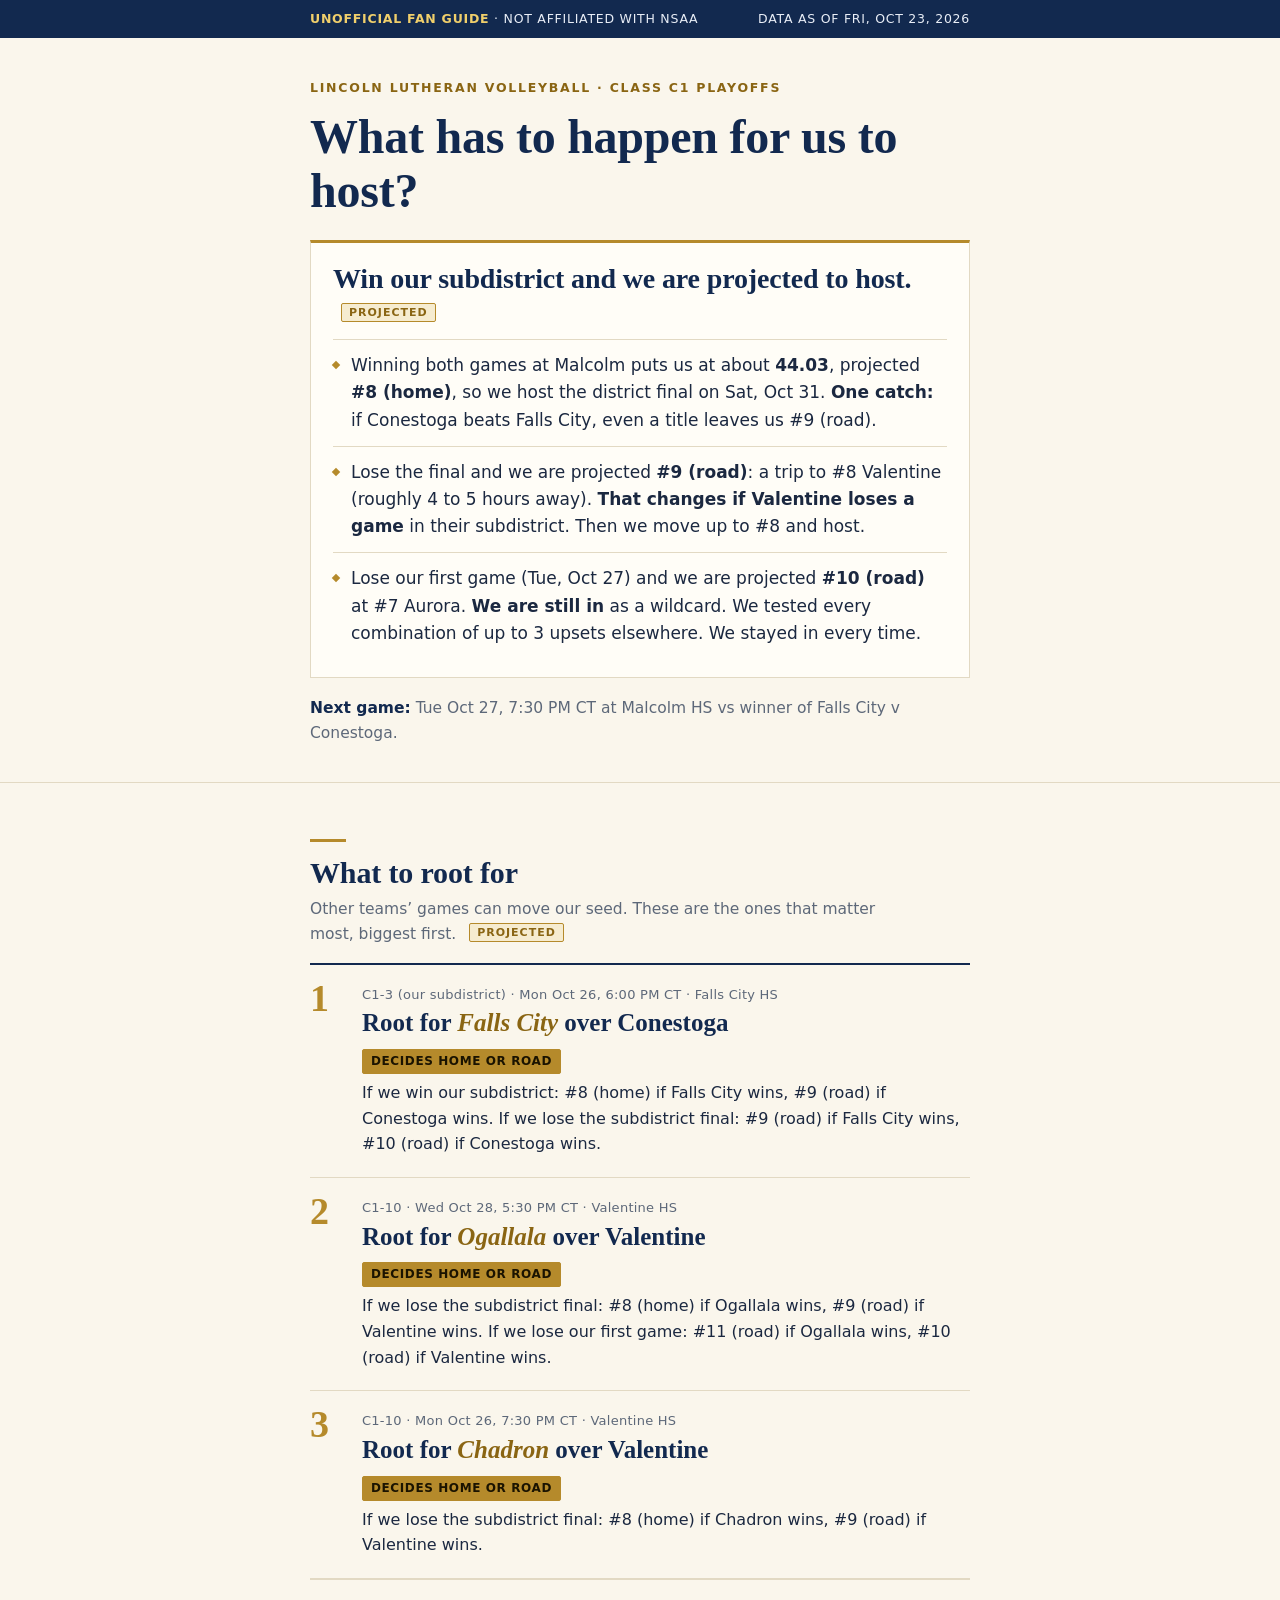
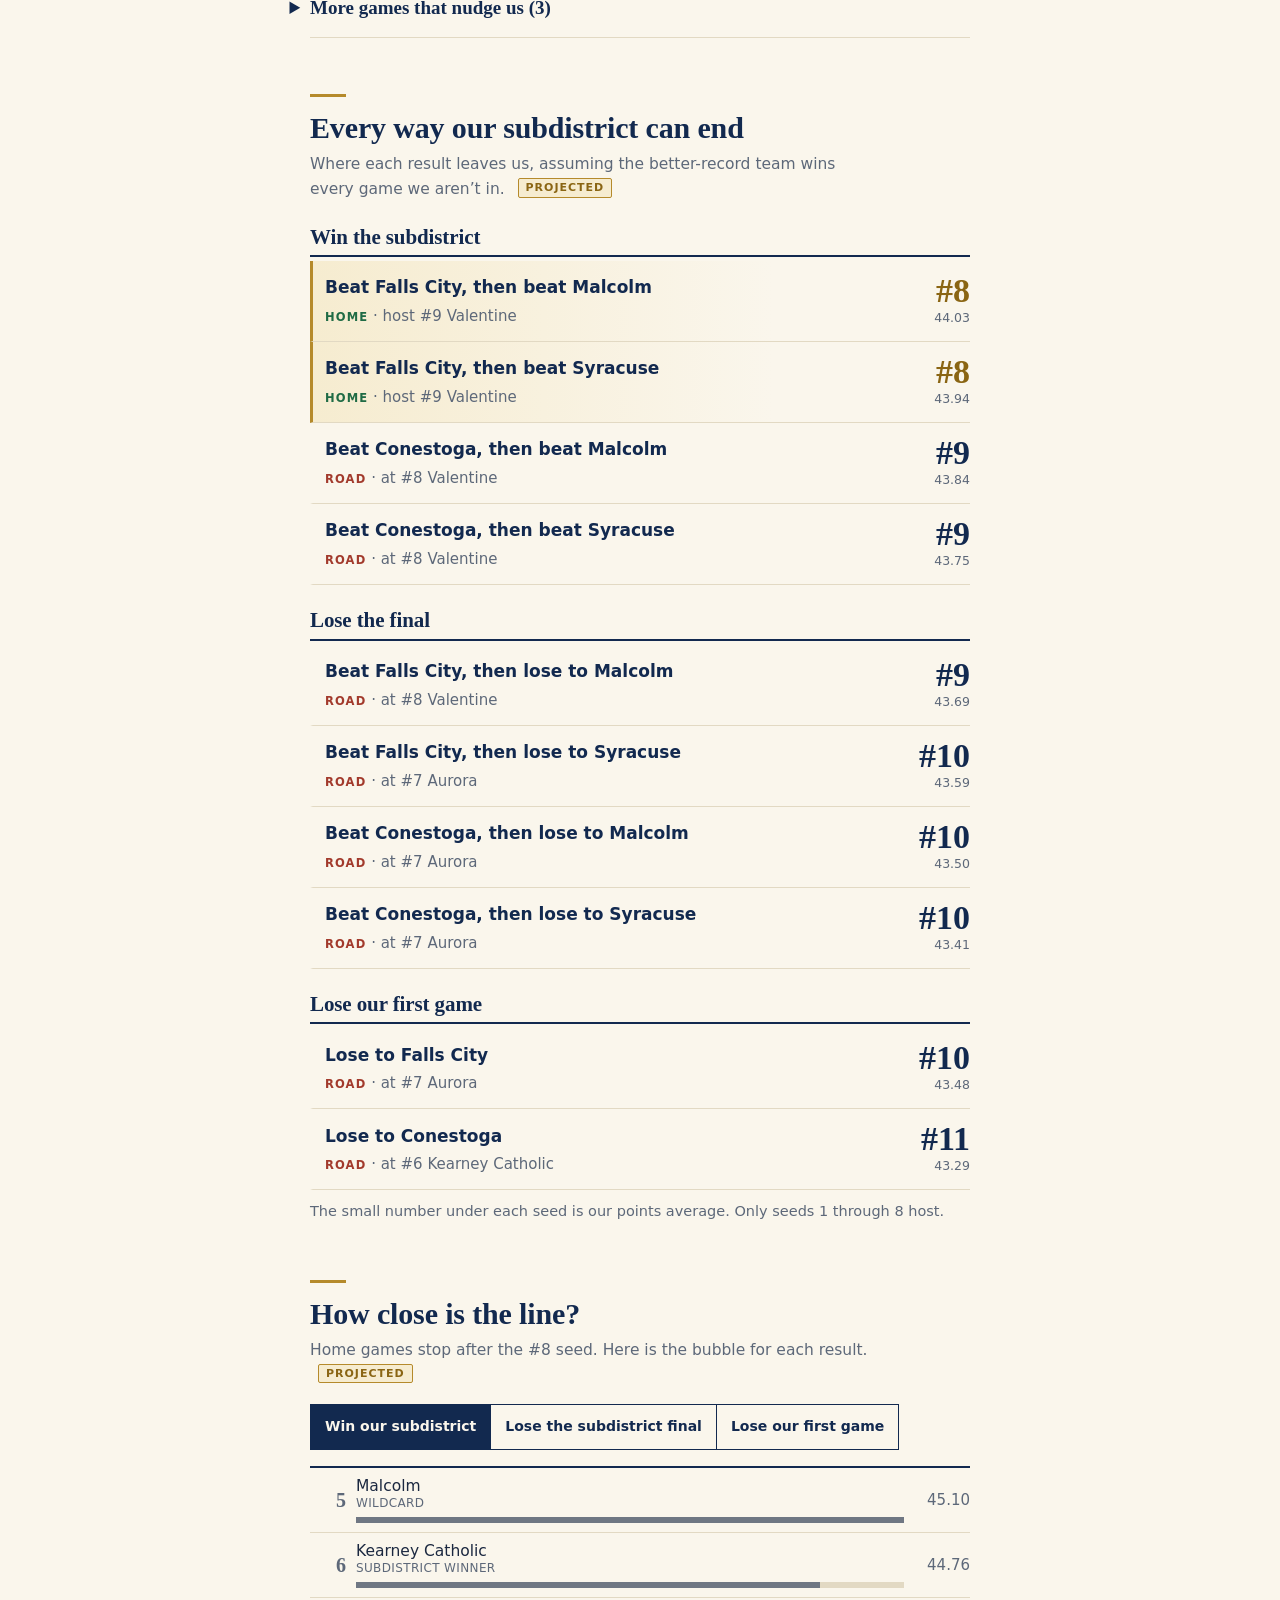
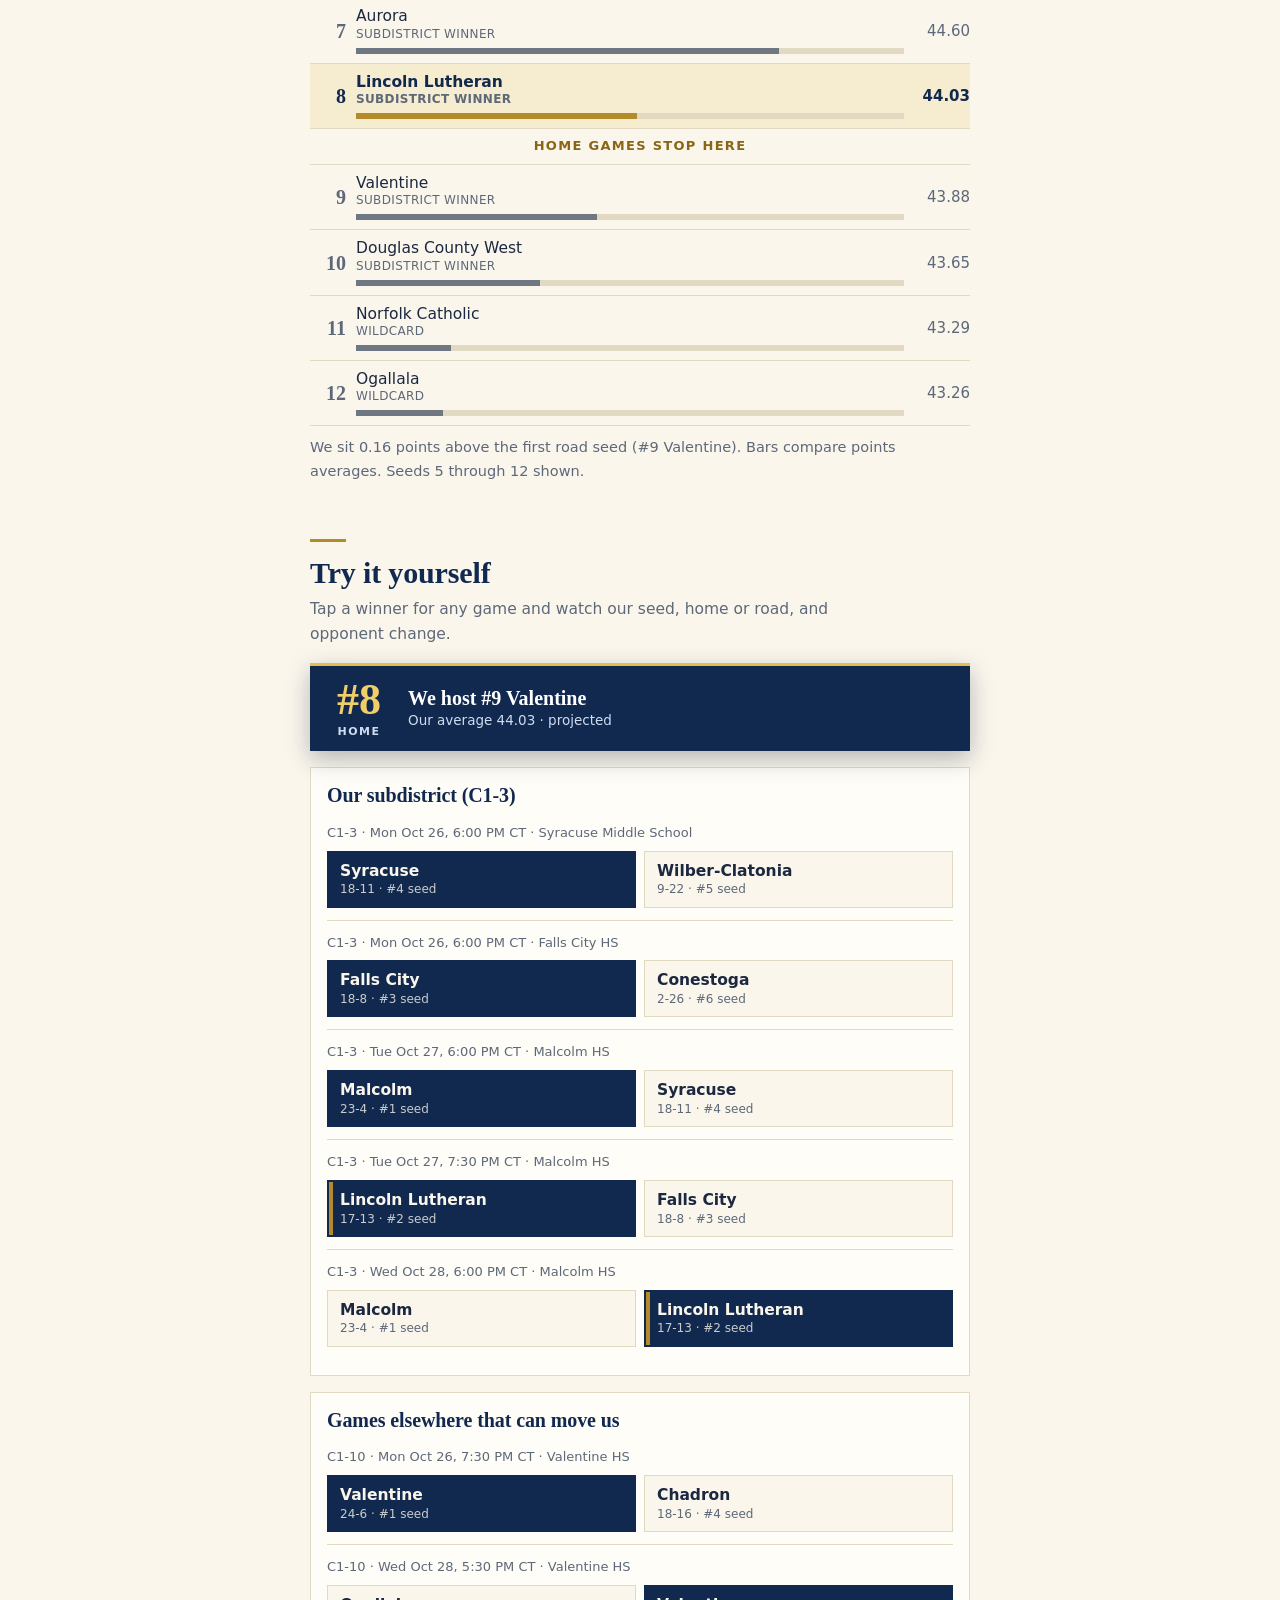
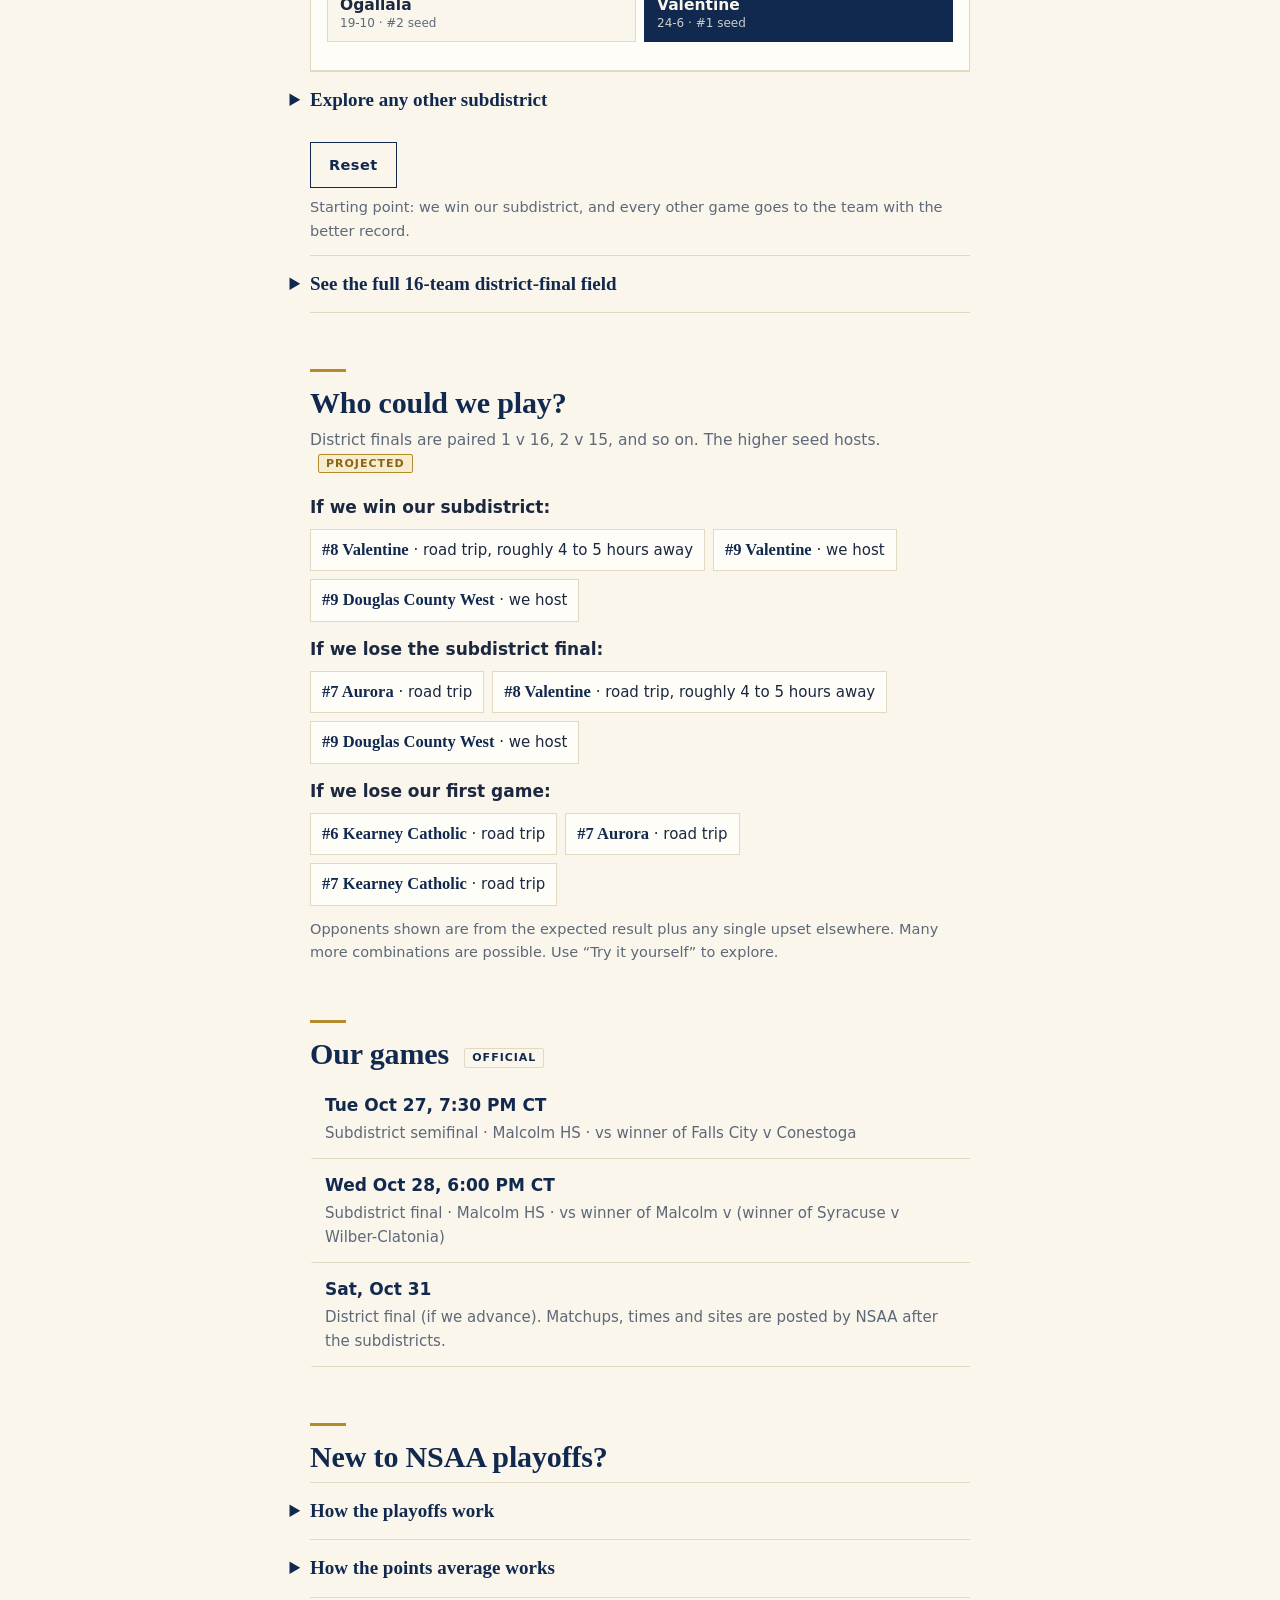
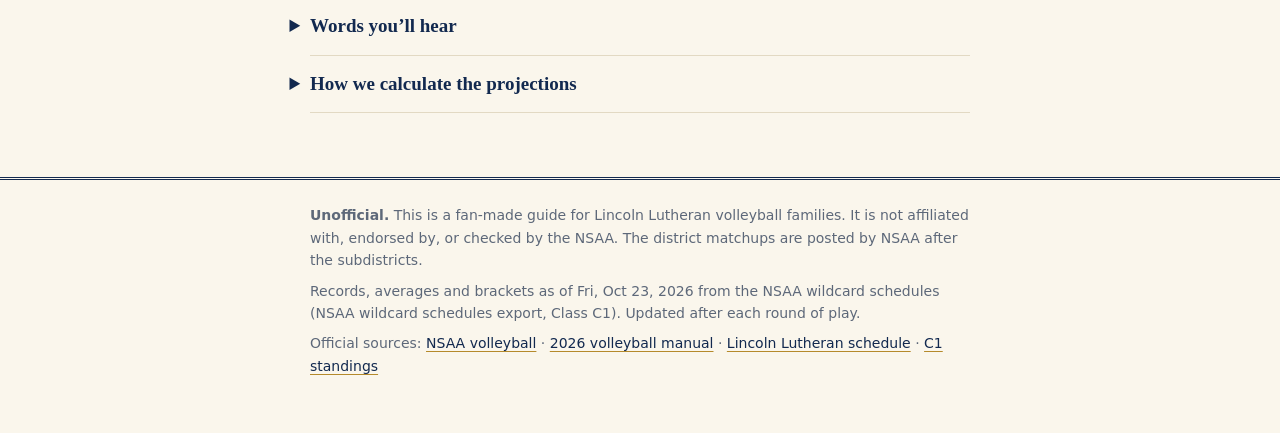
==== lutheran-volleyball-site/index.html @ 6d49ef36 "Add files via upload" ====
<!doctype html>
<html lang="en">
<head>
<meta charset="utf-8">
<meta name="viewport" content="width=device-width, initial-scale=1, viewport-fit=cover">
<meta name="robots" content="noindex, nofollow">
<title>Lincoln Lutheran Volleyball: Playoff Guide</title>
<meta name="description" content="What has to happen for Lincoln Lutheran volleyball to host the C1 district final, who we could play, and what to root for. Unofficial fan guide.">
<meta property="og:title" content="Lincoln Lutheran Volleyball: Playoff Guide">
<meta property="og:description" content="What has to happen, who we could play, and what to root for. Unofficial fan guide, not affiliated with NSAA.">
<meta name="theme-color" content="#12294f">
<link rel="stylesheet" href="styles.css">
</head>
<body>

<div class="banner" role="note">
  <div class="wrap">
    <span><b>Unofficial fan guide</b> &middot; Not affiliated with NSAA</span>
    <span id="asof">Data as of &hellip;</span>
  </div>
</div>

<header class="hero">
  <div class="wrap">
    <div class="kicker">Lincoln Lutheran Volleyball &middot; Class C1 playoffs</div>
    <h1>What has to happen for us to host?</h1>
    <div class="answer" id="answer"></div>
    <p class="next" id="next"></p>
  </div>
</header>

<main class="wrap">
  <noscript><p>This guide needs JavaScript turned on to calculate the scenarios.</p></noscript>

  <section aria-labelledby="h-root">
    <h2 id="h-root">What to root for</h2>
    <p class="sub">Other teams&rsquo; games can move our seed. These are the ones that matter most, biggest first. <span class="chip proj">Projected</span></p>
    <div class="roots" id="roots"></div>
    <div id="more-roots"></div>
  </section>

  <section aria-labelledby="h-paths">
    <h2 id="h-paths">Every way our subdistrict can end</h2>
    <p class="sub">Where each result leaves us, assuming the better-record team wins every game we aren&rsquo;t in. <span class="chip proj">Projected</span></p>
    <div id="paths"></div>
  </section>

  <section aria-labelledby="h-line">
    <h2 id="h-line">How close is the line?</h2>
    <p class="sub">Home games stop after the #8 seed. Here is the bubble for each result. <span class="chip proj">Projected</span></p>
    <div class="seg" id="seg" role="group" aria-label="Pick a result"></div>
    <div class="ladder" id="ladder"></div>
    <p class="small muted" id="ladder-cap" style="margin-top:10px"></p>
  </section>

  <section aria-labelledby="h-try">
    <h2 id="h-try">Try it yourself</h2>
    <p class="sub">Tap a winner for any game and watch our seed, home or road, and opponent change.</p>
    <div class="result" id="result" aria-live="polite"></div>
    <div class="panel"><h3>Our subdistrict (C1-3)</h3><div id="pick-ours"></div></div>
    <div class="panel"><h3>Games elsewhere that can move us</h3><div id="pick-else"></div></div>
    <details id="all-subs-wrap"><summary>Explore any other subdistrict</summary><div id="all-subs"></div></details>
    <button class="reset" id="reset" type="button">Reset</button>
    <p class="small muted" style="margin-top:8px">Starting point: we win our subdistrict, and every other game goes to the team with the better record.</p>
    <details id="field-wrap"><summary>See the full 16-team district-final field</summary><div id="field"></div></details>
  </section>

  <section aria-labelledby="h-opp">
    <h2 id="h-opp">Who could we play?</h2>
    <p class="sub">District finals are paired 1 v 16, 2 v 15, and so on. The higher seed hosts. <span class="chip proj">Projected</span></p>
    <div id="opps"></div>
  </section>

  <section aria-labelledby="h-sched">
    <h2 id="h-sched">Our games <span class="chip off">Official</span></h2>
    <div id="sched"></div>
  </section>

  <section aria-labelledby="h-learn">
    <h2 id="h-learn">New to NSAA playoffs?</h2>
    <details>
      <summary>How the playoffs work</summary>
      <dl>
        <dt>1. Subdistrict</dt><dd>Our group of 6 teams plays a single-elimination tournament. Only the winner moves on. We&rsquo;re the #2 seed.</dd>
        <dt>2. District final</dt><dd>16 teams: the 10 subdistrict winners plus the 6 best of the teams that lost, ranked by points average. They are paired 1 v 16, 2 v 15, down to 8 v 9. The higher seed hosts. One match, win or go home.</dd>
        <dt>3. State</dt><dd>The 8 district-final winners go to state in Lincoln, Nov 4 to 7.</dd>
      </dl>
    </details>
    <details>
      <summary>How the points average works</summary>
      <p>Every match earns points, even a loss. The amount depends on the other team&rsquo;s win rate. Our average is total points divided by games played. Playing a bigger class adds bonus points (+2 for Class B, +3 for Class A).</p>
      <div class="scroll"><table class="tbl"><thead><tr><th>Other team&rsquo;s win rate</th><th>Win</th><th>Loss</th></tr></thead><tbody>
        <tr><td>75% or more</td><td>50</td><td>39</td></tr>
        <tr><td>50% to 74%</td><td>47</td><td>36</td></tr>
        <tr><td>25% to 49%</td><td>44</td><td>33</td></tr>
        <tr><td>Under 25%</td><td>41</td><td>30</td></tr>
      </tbody></table></div>
      <p class="small" style="margin-top:10px">Two surprises for parents: a win over a weak team can <em>lower</em> our average if it&rsquo;s worth less than what we already have, and points are recalculated as opponents&rsquo; records change, so our average can move even when we don&rsquo;t play. That&rsquo;s why we root for strong teams to win.</p>
    </details>
    <details>
      <summary>Words you&rsquo;ll hear</summary>
      <dl>
        <dt>Seed</dt><dd>Our rank in the 16-team district-final field, from our points average.</dd>
        <dt>Host</dt><dd>Seeds 1 through 8 play at home in the district final. Seeds 9 through 16 travel.</dd>
        <dt>Wildcard</dt><dd>A team that lost its subdistrict but is one of the 6 best by average, so it still reaches the district final.</dd>
        <dt>Official vs. projected</dt><dd>Records, averages, brackets and times come from NSAA. Seeds, home or road, and opponents are our projections until NSAA posts the district matchups.</dd>
      </dl>
    </details>
    <details>
      <summary>How we calculate the projections</summary>
      <p>Our scenario engine uses NSAA&rsquo;s published rules and your team&rsquo;s real schedule data. It re-scores every team&rsquo;s games as records change, picks the 16-team field, and seeds it by average. For games we can&rsquo;t control, it assumes the team with the better record wins, which is why we show &ldquo;what if&rdquo; results instead of odds.</p>
      <p class="small muted">Not modeled: playoff games in other classes that could change an opponent&rsquo;s record, and any NSAA tie-break details. Always check NSAA for the official word.</p>
    </details>
  </section>
</main>

<footer>
  <div class="wrap">
    <p><b>Unofficial.</b> This is a fan-made guide for Lincoln Lutheran volleyball families. It is not affiliated with, endorsed by, or checked by the NSAA. The district matchups are posted by NSAA after the subdistricts.</p>
    <p id="foot-asof"></p>
    <p>Official sources: <a href="https://nsaahome.org/volleyball/">NSAA volleyball</a> &middot; <a href="https://secure.nsaahome.org/textfile/volley/vbmanual.pdf">2026 volleyball manual</a> &middot; <a href="https://secure.nsaahome.org/wildcards/schedules/index.php?class=C1&amp;sid=78&amp;sport=vb">Lincoln Lutheran schedule</a> &middot; <a href="https://secure.nsaahome.org/nsaaforms/regions/standings.php?sport=vb&amp;class=C1">C1 standings</a></p>
  </div>
</footer>

<script src="data.js"></script>
<script src="engine.js"></script>
<script src="app.js"></script>
</body>
</html>
---- lutheran-volleyball-site/styles.css ----
/* Lincoln Lutheran Playoff Guide: editorial navy, cream and gold.
   System fonts only (no external requests). */
:root {
  --serif: "Iowan Old Style", "Palatino Linotype", Palatino, "Book Antiqua", Charter, Georgia, serif;
  --sans: system-ui, -apple-system, "Segoe UI", Roboto, "Helvetica Neue", Arial, sans-serif;
  --paper: #faf6ec;
  --panel: #fffdf7;
  --ink: #1b2840;
  --head: #12294f;
  --muted: #5d6879;
  --line: #e2d9c3;
  --rule: #12294f;
  --gold: #b58a2b;
  --gold-text: #8a6513;
  --gold-soft: #f6ecd0;
  --good: #1f6b45;
  --bad: #a23a2c;
  --strip: #12294f;
  --focus: #1f6feb;
  color-scheme: light;
}
@media (prefers-color-scheme: dark) {
  :root:not([data-theme="light"]) {
    --paper: #0b1a33; --panel: #112447; --ink: #e9eef7; --head: #f6f1e0; --muted: #a5b3c9; --line: #25406b;
    --rule: #e6bd4a; --gold: #e6bd4a; --gold-text: #e6bd4a; --gold-soft: #2f2711; --good: #74c9a0; --bad: #f0968a;
    --strip: #0e2142; --focus: #7db4ff; color-scheme: dark;
  }
}
* { box-sizing: border-box; }
html { -webkit-text-size-adjust: 100%; scroll-behavior: smooth; }
@media (prefers-reduced-motion: reduce) { html { scroll-behavior: auto; } * { transition: none !important; } }
body { margin: 0; background: var(--paper); color: var(--ink); font: 17px/1.6 var(--sans); padding-bottom: env(safe-area-inset-bottom, 0); }
:focus-visible { outline: 3px solid var(--focus); outline-offset: 2px; }
.wrap { max-width: 700px; margin: 0 auto; padding: 0 20px; }
h1, h2, h3, .cond { font-family: var(--serif); font-weight: 600; color: var(--head); letter-spacing: -0.005em; line-height: 1.12; margin: 0; }
h1 { font-size: clamp(34px, 8vw, 48px); }
h2 { font-size: 30px; margin: 56px 0 8px; }
h3 { font-size: 20px; margin: 0 0 4px; }
p { margin: 0 0 12px; }
a { color: var(--head); text-decoration-color: var(--gold); text-underline-offset: 3px; }
.muted { color: var(--muted); }
.small { font-size: 14.5px; }
.sub { color: var(--muted); font-size: 15.5px; margin: 0 0 16px; max-width: 58ch; }
h2::before { content: ""; display: block; width: 36px; height: 3px; background: var(--gold); margin-bottom: 14px; }

/* top strip */
.banner { background: var(--strip); color: #e9eef7; font-size: 12.5px; letter-spacing: .06em; text-transform: uppercase; }
.banner .wrap { padding-top: 9px; padding-bottom: 9px; display: flex; gap: 4px 16px; flex-wrap: wrap; justify-content: space-between; }
.banner b { color: #f0cf6b; font-weight: 700; }

/* hero */
.hero { padding: 40px 0 36px; border-bottom: 1px solid var(--line); }
.kicker { color: var(--gold-text); font-weight: 700; font-size: 12.5px; letter-spacing: .14em; text-transform: uppercase; margin-bottom: 12px; }
.hero h1 { margin-bottom: 22px; }
.answer { background: var(--panel); border: 1px solid var(--line); border-top: 3px solid var(--gold); padding: 20px 22px 18px; }
.answer .big { font-size: 28px; margin-bottom: 14px; }
.answer ul { margin: 0; padding: 0; list-style: none; }
.answer li { padding: 12px 0 12px 18px; border-top: 1px solid var(--line); position: relative; }
.answer li::before { content: ""; position: absolute; left: 0; top: 22px; width: 6px; height: 6px; background: var(--gold); transform: rotate(45deg); }
.next { margin: 18px 0 0; font-size: 15.5px; color: var(--muted); }
.next b { color: var(--head); }

/* chips and tags */
.chip { display: inline-block; font: 700 11px/1.6 var(--sans); letter-spacing: .09em; text-transform: uppercase; padding: 0 7px; margin-left: 8px; vertical-align: 3px; border: 1px solid; border-radius: 2px; }
.chip.proj { color: var(--gold-text); border-color: var(--gold); background: var(--gold-soft); }
.chip.off { color: var(--head); border-color: var(--line); background: transparent; }
.tag { display: inline-block; font-size: 12px; font-weight: 700; letter-spacing: .05em; text-transform: uppercase; padding: 2px 8px; margin: 0 6px 6px 0; border: 1px solid var(--line); color: var(--muted); border-radius: 2px; }
.tag.host { background: var(--gold); border-color: var(--gold); color: #1a1300; }
.tag.mid { border-color: var(--head); color: var(--head); }

/* rooting list (numbered) */
.roots { counter-reset: r; border-top: 2px solid var(--rule); }
.root { counter-increment: r; padding: 20px 0 20px 52px; border-bottom: 1px solid var(--line); position: relative; }
.root::before { content: counter(r); position: absolute; left: 0; top: 14px; font: 600 38px/1 var(--serif); color: var(--gold); width: 40px; text-align: left; }
details .root::before { content: ""; }
details .root { padding-left: 0; counter-increment: none; }
.root .when { font-size: 13px; color: var(--muted); letter-spacing: .02em; }
.root .pick { font: 600 25px/1.18 var(--serif); color: var(--head); margin: 3px 0 8px; }
.root .pick em { font-style: italic; color: var(--gold-text); }
.root .why { font-size: 16px; margin: 0; color: var(--ink); }

/* scoreboard-style scenario table */
.group { margin-top: 24px; }
.group h3 { display: flex; justify-content: space-between; align-items: baseline; gap: 8px; padding-bottom: 6px; border-bottom: 2px solid var(--rule); font-size: 21px; }
.row { display: grid; grid-template-columns: 1fr auto; gap: 2px 14px; padding: 13px 0 13px 12px; border-bottom: 1px solid var(--line); align-items: center; border-left: 3px solid transparent; }
.row.host { border-left-color: var(--gold); background: linear-gradient(90deg, var(--gold-soft), transparent 70%); }
.row .how { font-weight: 600; color: var(--head); }
.row .res { font-size: 15px; color: var(--muted); grid-column: 1; }
.row .seedbox { grid-column: 2; grid-row: 1 / span 2; text-align: right; min-width: 70px; }
.seedbox .n { font: 600 34px/1 var(--serif); color: var(--head); font-variant-numeric: lining-nums; }
.row.host .seedbox .n { color: var(--gold-text); }
.seedbox .a { font-size: 12.5px; color: var(--muted); font-variant-numeric: tabular-nums; }
.hr { font-weight: 800; font-size: 11.5px; letter-spacing: .1em; text-transform: uppercase; }
.hr.home { color: var(--good); } .hr.road { color: var(--bad); }

/* the bubble: points ladder */
.seg { display: flex; flex-wrap: wrap; gap: 0; margin: 4px 0 16px; border: 1px solid var(--head); width: fit-content; max-width: 100%; }
.seg button { font: 600 14px/1.2 var(--sans); padding: 10px 14px; min-height: 44px; border: 0; border-right: 1px solid var(--head); background: transparent; color: var(--head); cursor: pointer; }
.seg button:last-child { border-right: 0; }
.seg button[aria-pressed="true"] { background: var(--head); color: var(--paper); }
.ladder { border-top: 2px solid var(--rule); }
.lrow { display: grid; grid-template-columns: 36px 1fr 56px; gap: 10px; align-items: center; padding: 9px 0; border-bottom: 1px solid var(--line); }
.lrow .s { font: 600 20px/1 var(--serif); color: var(--muted); text-align: right; }
.lrow .t { font-size: 15.5px; line-height: 1.25; }
.lrow .t small { display: block; font-size: 12px; color: var(--muted); letter-spacing: .03em; text-transform: uppercase; }
.lrow .bar { height: 6px; background: var(--line); margin-top: 6px; position: relative; }
.lrow .bar i { position: absolute; left: 0; top: 0; bottom: 0; background: var(--head); opacity: .55; }
.lrow .v { text-align: right; font-size: 15px; font-variant-numeric: tabular-nums; color: var(--muted); }
.lrow.us { background: var(--gold-soft); }
.lrow.us .s, .lrow.us .t, .lrow.us .v { color: var(--head); font-weight: 700; }
.lrow.us .bar i { background: var(--gold); opacity: 1; }
.lrow.cut { border-bottom: 2px dashed var(--gold); }
.lcap { font-size: 13px; color: var(--gold-text); text-align: center; letter-spacing: .1em; text-transform: uppercase; font-weight: 700; padding: 7px 0; border-bottom: 1px solid var(--line); }

/* scoreboard result strip (picker) */
.panel { background: var(--panel); border: 1px solid var(--line); padding: 16px; margin-top: 16px; }
.result { position: sticky; top: 8px; z-index: 5; background: var(--strip); color: #fff; padding: 12px 16px; display: grid; grid-template-columns: auto 1fr; gap: 16px; align-items: center; border-top: 3px solid #e6bd4a; box-shadow: 0 8px 22px rgba(10, 20, 45, .28); }
.result .n { font: 600 44px/1 var(--serif); color: #f0cf6b; text-align: center; min-width: 66px; }
.result .n small { display: block; font: 700 11px/1.4 var(--sans); letter-spacing: .14em; color: #cfdcf0; margin-top: 2px; }
.result .t { font: 600 20px/1.2 var(--serif); }
.result .s { font-size: 13.5px; color: #cfdcf0; }
.game { padding: 12px 0; border-bottom: 1px solid var(--line); }
.game:last-child { border-bottom: 0; }
.game .meta { font-size: 13px; color: var(--muted); margin-bottom: 7px; }
.pickrow { display: grid; grid-template-columns: 1fr 1fr; gap: 8px; }
button.team { font: 600 15.5px/1.2 var(--sans); text-align: left; padding: 10px 12px; min-height: 52px; border: 1px solid var(--line); background: var(--paper); color: var(--ink); cursor: pointer; }
button.team small { display: block; font-weight: 500; font-size: 12px; color: var(--muted); margin-top: 2px; }
button.team[aria-pressed="true"] { border: 2px solid var(--head); background: var(--head); color: var(--paper); padding: 9px 11px; }
button.team[aria-pressed="true"] small { color: inherit; opacity: .8; }
button.team.us { box-shadow: inset 4px 0 0 var(--gold); }
button.reset { font: 700 14.5px/1 var(--sans); padding: 12px 18px; min-height: 46px; border: 1px solid var(--head); background: transparent; color: var(--head); cursor: pointer; margin-top: 14px; letter-spacing: .03em; }
.tbl { width: 100%; border-collapse: collapse; font-size: 15px; }
.tbl th, .tbl td { text-align: left; padding: 8px 10px 8px 0; border-bottom: 1px solid var(--line); vertical-align: top; }
.tbl th { color: var(--muted); font-size: 12px; letter-spacing: .08em; text-transform: uppercase; border-bottom: 2px solid var(--rule); }
.tbl tr.us td { background: var(--gold-soft); font-weight: 700; }
.scroll { overflow-x: auto; }

/* opponents */
.opps { display: flex; flex-wrap: wrap; gap: 8px; margin: 8px 0 12px; }
.opp { border: 1px solid var(--line); background: var(--panel); padding: 7px 11px; font-size: 15px; }
.opp b { color: var(--head); font-family: var(--serif); font-size: 16.5px; }

details { border-top: 1px solid var(--line); padding: 0; margin: 0; }
details:last-of-type { border-bottom: 1px solid var(--line); }
details[open] { padding-bottom: 14px; }
summary { cursor: pointer; font: 600 19px/1.3 var(--serif); color: var(--head); padding: 16px 0; min-height: 52px; list-style-position: outside; }
details h3 { margin-top: 14px; }
dl { margin: 4px 0 0; } dt { font-weight: 700; color: var(--head); margin-top: 12px; } dd { margin: 2px 0 0; }

footer { margin-top: 64px; padding: 24px 0 48px; border-top: 3px double var(--rule); color: var(--muted); font-size: 14px; }
footer p { margin-bottom: 8px; }
noscript p { background: #fff3cd; padding: 12px; margin: 16px; color: #3b2f00; }
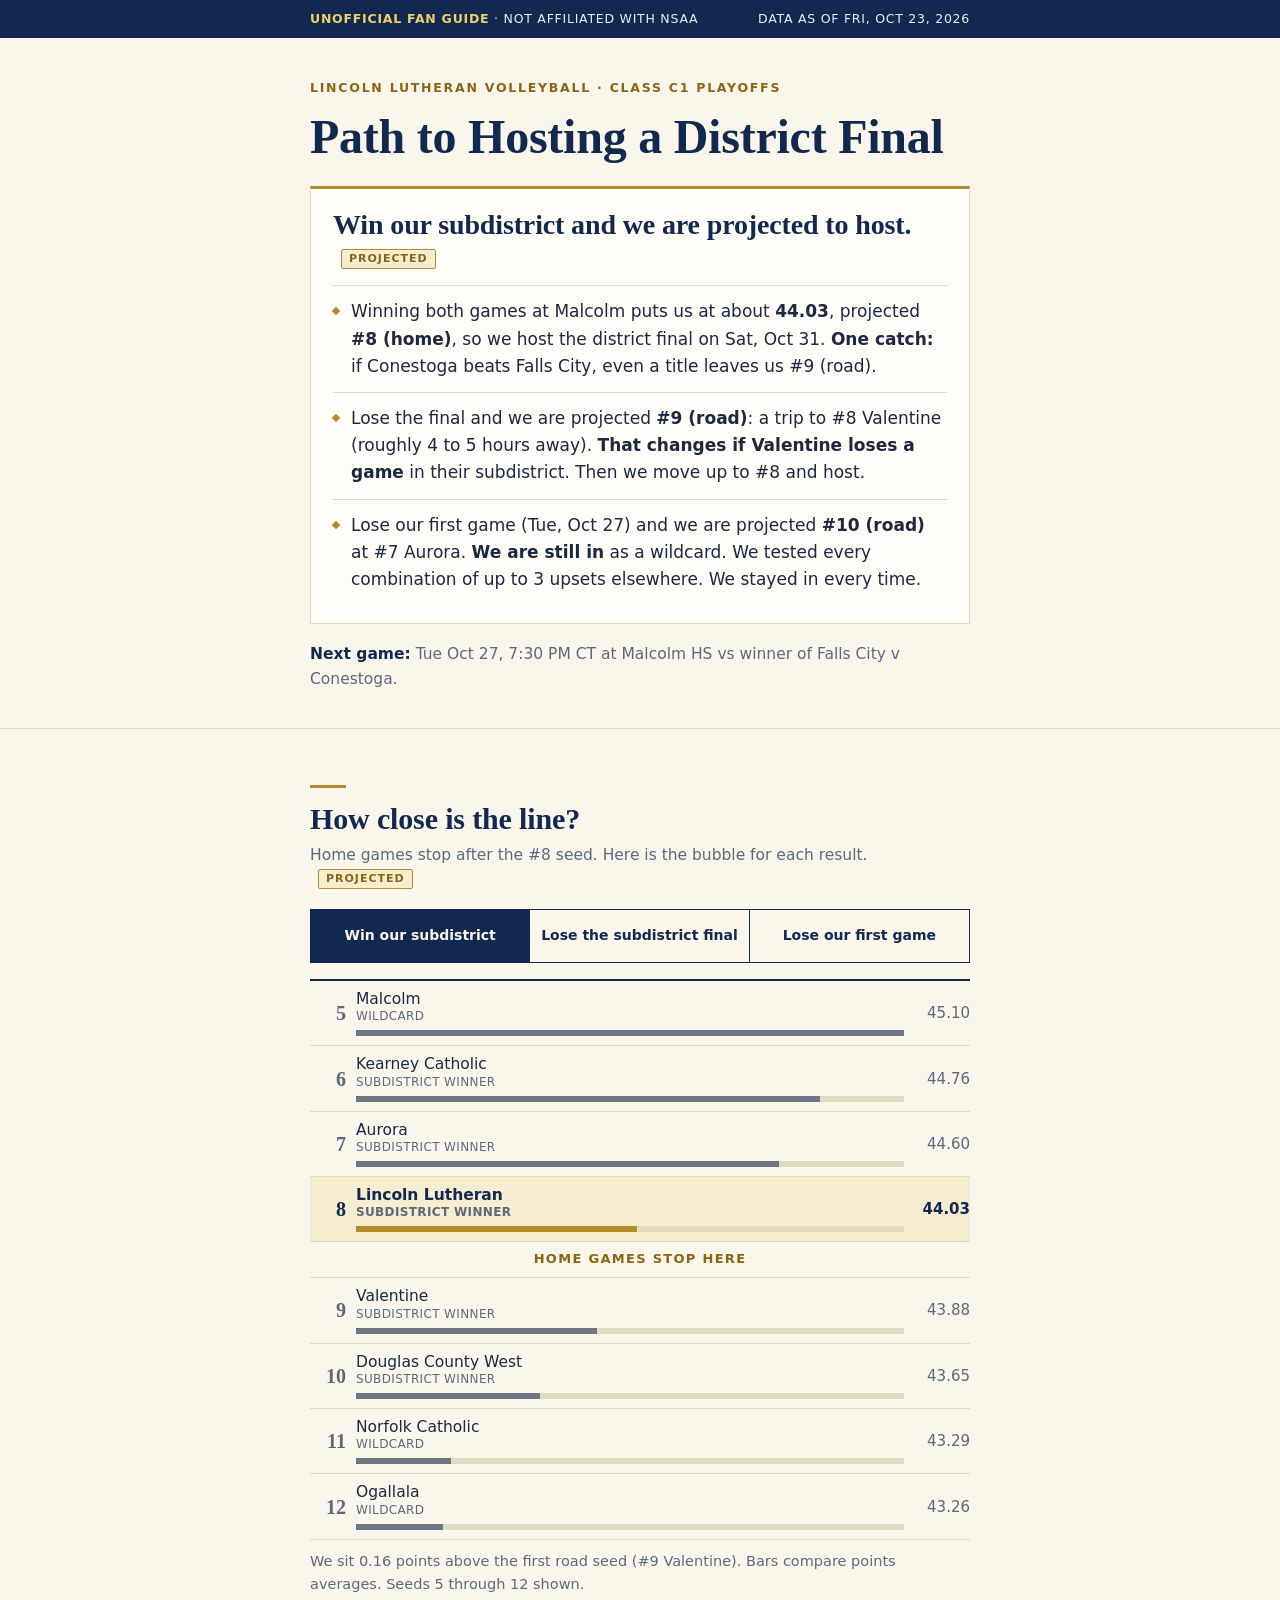
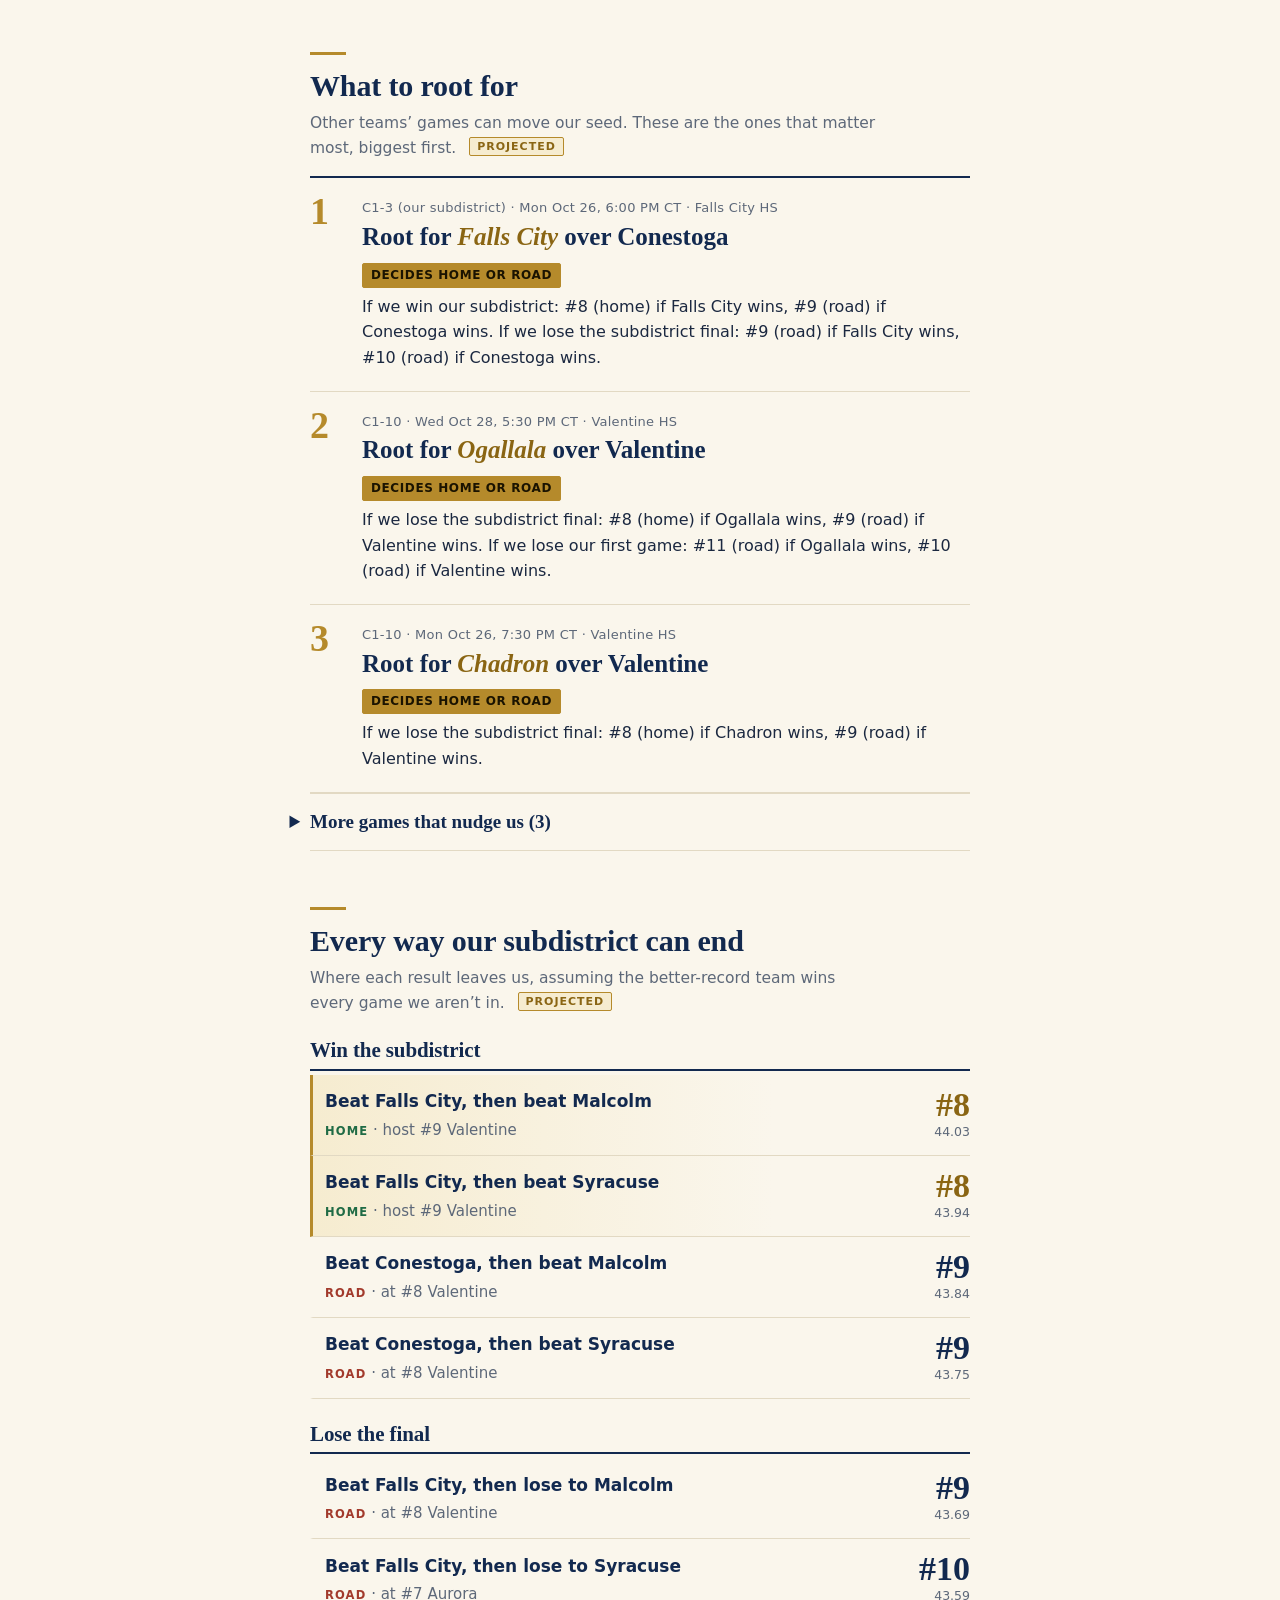
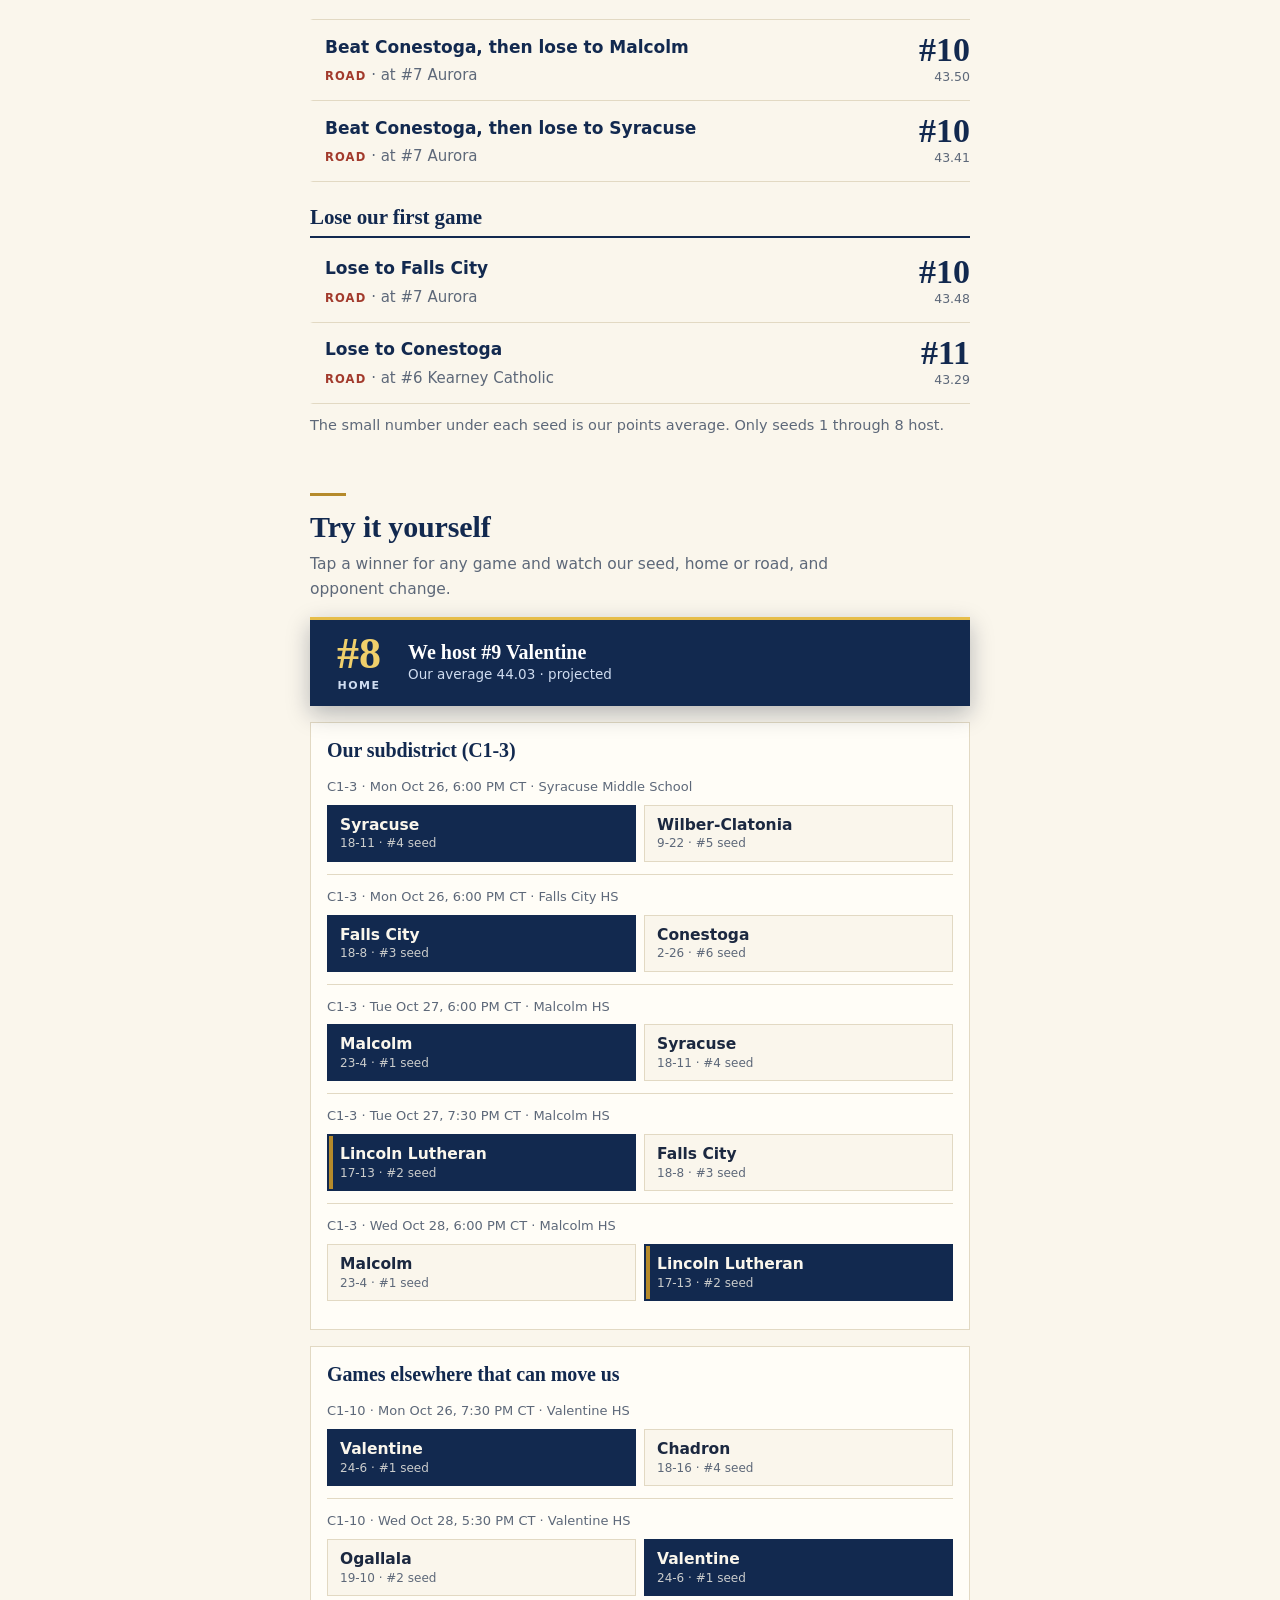
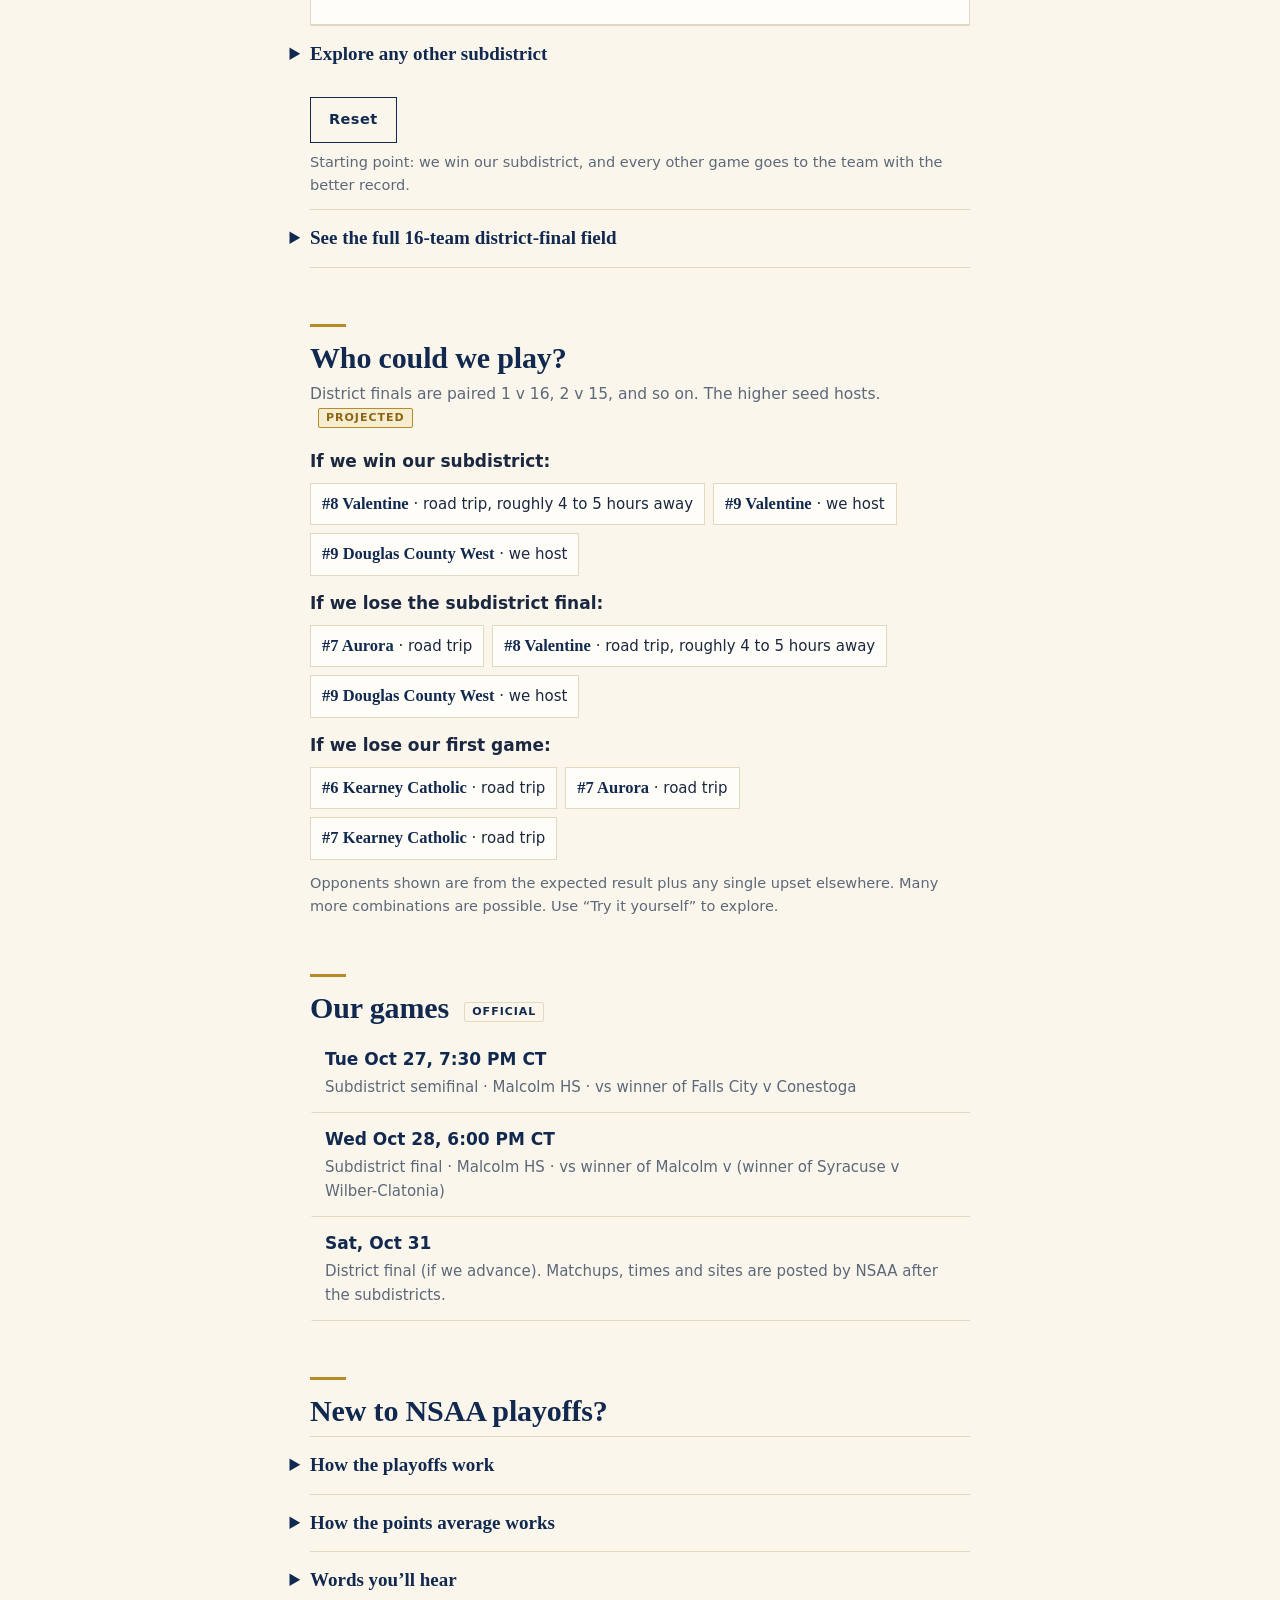
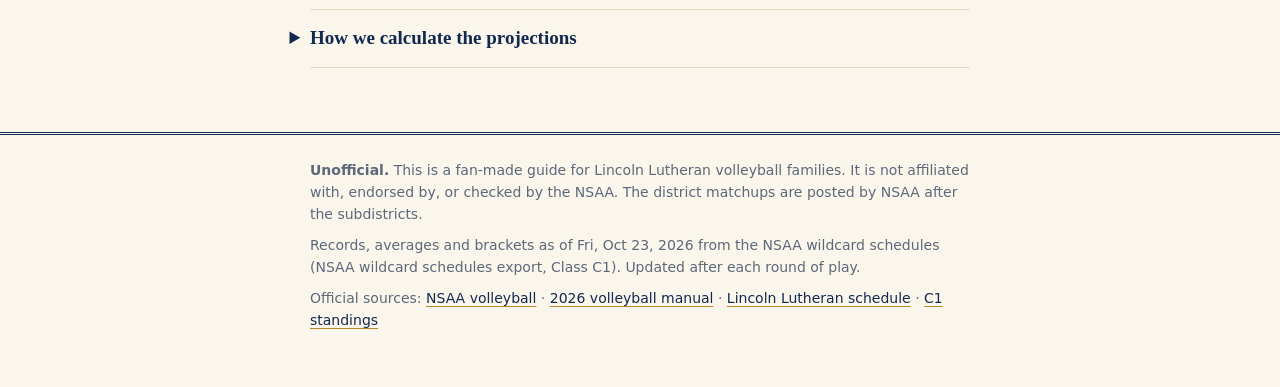
==== commit 604451fc: "Add files via upload" ====
--- a/lutheran-volleyball-site/index.html
+++ b/lutheran-volleyball-site/index.html
@@ -23,7 +23,7 @@
 <header class="hero">
   <div class="wrap">
     <div class="kicker">Lincoln Lutheran Volleyball &middot; Class C1 playoffs</div>
-    <h1>What has to happen for us to host?</h1>
+    <h1>Path to Hosting a District Final</h1>
     <div class="answer" id="answer"></div>
     <p class="next" id="next"></p>
   </div>
@@ -31,6 +31,14 @@
 
 <main class="wrap">
   <noscript><p>This guide needs JavaScript turned on to calculate the scenarios.</p></noscript>
+
+  <section aria-labelledby="h-line">
+    <h2 id="h-line">How close is the line?</h2>
+    <p class="sub">Home games stop after the #8 seed. Here is the bubble for each result. <span class="chip proj">Projected</span></p>
+    <div class="seg" id="seg" role="group" aria-label="Pick a result"></div>
+    <div class="ladder" id="ladder"></div>
+    <p class="small muted" id="ladder-cap" style="margin-top:10px"></p>
+  </section>
 
   <section aria-labelledby="h-root">
     <h2 id="h-root">What to root for</h2>
@@ -43,14 +51,6 @@
     <h2 id="h-paths">Every way our subdistrict can end</h2>
     <p class="sub">Where each result leaves us, assuming the better-record team wins every game we aren&rsquo;t in. <span class="chip proj">Projected</span></p>
     <div id="paths"></div>
-  </section>
-
-  <section aria-labelledby="h-line">
-    <h2 id="h-line">How close is the line?</h2>
-    <p class="sub">Home games stop after the #8 seed. Here is the bubble for each result. <span class="chip proj">Projected</span></p>
-    <div class="seg" id="seg" role="group" aria-label="Pick a result"></div>
-    <div class="ladder" id="ladder"></div>
-    <p class="small muted" id="ladder-cap" style="margin-top:10px"></p>
   </section>
 
   <section aria-labelledby="h-try">
--- a/lutheran-volleyball-site/styles.css
+++ b/lutheran-volleyball-site/styles.css
@@ -94,8 +94,9 @@
 .hr.home { color: var(--good); } .hr.road { color: var(--bad); }
 
 /* the bubble: points ladder */
-.seg { display: flex; flex-wrap: wrap; gap: 0; margin: 4px 0 16px; border: 1px solid var(--head); width: fit-content; max-width: 100%; }
-.seg button { font: 600 14px/1.2 var(--sans); padding: 10px 14px; min-height: 44px; border: 0; border-right: 1px solid var(--head); background: transparent; color: var(--head); cursor: pointer; }
+.seg { display: grid; grid-template-columns: repeat(3, 1fr); margin: 4px 0 16px; border: 1px solid var(--head); width: 100%; }
+.seg button { font: 600 14px/1.25 var(--sans); padding: 10px 8px; min-height: 52px; border: 0; border-right: 1px solid var(--head); background: transparent; color: var(--head); cursor: pointer; text-align: center; }
+@media (max-width: 420px) { .seg button { font-size: 13px; padding: 8px 4px; } }
 .seg button:last-child { border-right: 0; }
 .seg button[aria-pressed="true"] { background: var(--head); color: var(--paper); }
 .ladder { border-top: 2px solid var(--rule); }
